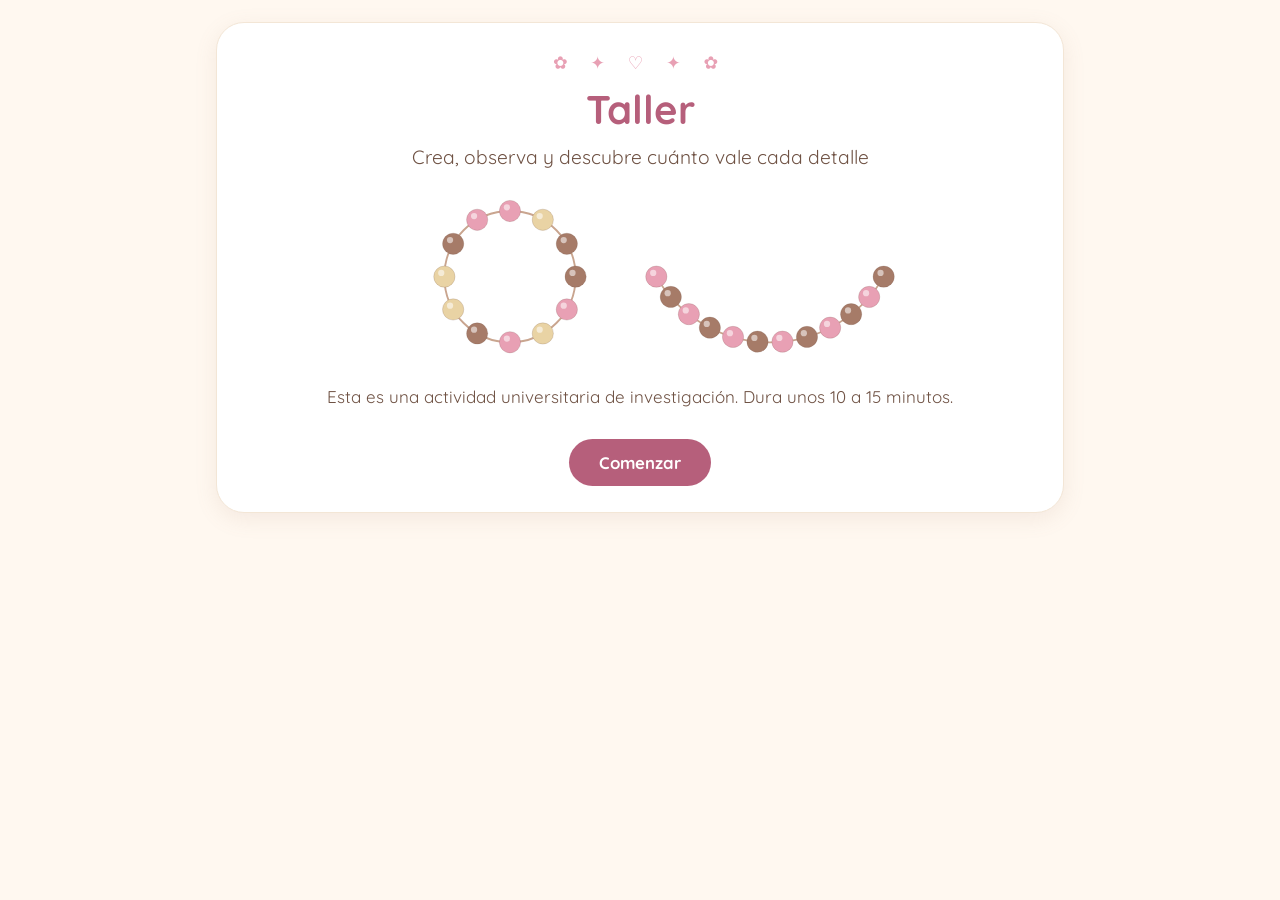
==== proyecto/index.html @ 9c85ba8e "Modulos Codigo" ====
<!doctype html>
<html lang="es">
<head>
  <meta charset="utf-8">
  <meta name="viewport" content="width=device-width, initial-scale=1, viewport-fit=cover">
  <meta name="description" content="Taller: actividad universitaria de investigación sobre valoración de accesorios.">
  <title>Taller</title>
  <link href="https://fonts.googleapis.com/css2?family=Quicksand:wght@400;600;700&display=swap" rel="stylesheet">
  <link rel="stylesheet" href="css/styles.css">
</head>
<body>
  <main id="app"></main>

  <!-- Los scripts se cargan en orden porque comparten el ámbito global clásico. -->
  <script src="js/config.js"></script>
  <script src="js/storage.js"></script>
  <script src="js/accessories.js"></script>
  <script src="js/csv.js"></script>
  <script src="js/app.js"></script>
</body>
</html>
---- proyecto/css/styles.css ----
/* Estilos visuales de Mi pequeño taller. Mantener aquí solo presentación. */
:root{color-scheme:light;--rose:#E8A0B4;--roseD:#B65F7B;--pink:#FBE4EA;--cream:#FFF8F0;--beige:#F3E6D6;--brown:#6F5244;--brownS:#A67B68;box-sizing:border-box;padding-top:env(safe-area-inset-top,0px);padding-bottom:env(safe-area-inset-bottom,0px)}
*{box-sizing:border-box}
html{scroll-padding-top:env(safe-area-inset-top,0px)}
body{margin:0;background:var(--cream);color:var(--brown);font-family:Quicksand,Nunito,ui-rounded,system-ui,sans-serif;font-size:17px;line-height:1.5}
#app{max-width:880px;margin:0 auto;padding:22px 16px 48px}
.card{background:#fff;border:1px solid var(--beige);border-radius:28px;padding:26px;margin-bottom:18px;box-shadow:0 6px 22px rgba(166,123,104,.12)}
.c{text-align:center}
h1{font-size:2.5rem;margin:.1em 0;color:var(--roseD)}h2{margin:.2em 0 .4em}
.sub{font-size:1.2rem;margin:0 0 14px}.mut{color:var(--brownS);margin:4px 0}
.deco{color:var(--rose);letter-spacing:.5em;font-size:1.1rem}
.btn{background:var(--roseD);color:#fff;border:0;border-radius:999px;padding:13px 30px;font-weight:700;font-size:1.05rem;font-family:inherit;cursor:pointer;transition:background .2s,transform .15s;margin-top:12px}
.btn:hover{background:#A24F6B;transform:translateY(-1px)}.btn:disabled{opacity:.45;cursor:not-allowed;transform:none}
.btn.s{background:var(--beige);color:var(--brown)}.btn.s:hover{background:#EBD8C2}
.btn:focus-visible,.tb:focus-visible,.lb:focus-visible,input:focus-visible{outline:3px solid var(--brownS);outline-offset:2px}
.acc{width:100%;max-width:380px;height:auto}.pair{display:flex;gap:10px;justify-content:center;flex-wrap:wrap}.pair .acc{max-width:250px}
.pl{cursor:grab;touch-action:none}.ghost{position:fixed;width:46px;height:46px;border-radius:50%;pointer-events:none;z-index:99;border:2px solid rgba(111,82,68,.4);transform:translate(-50%,-50%);box-shadow:0 4px 10px rgba(0,0,0,.2)}.pl:hover circle:first-child{stroke:#6F5244;stroke-width:2}
.tray{display:flex;flex-wrap:wrap;gap:10px;justify-content:center;padding:14px;background:var(--beige);border-radius:20px;margin-top:8px}
.tb{touch-action:none;user-select:none;cursor:grab;width:46px;height:46px;border-radius:50%;border:2px solid rgba(111,82,68,.3);cursor:pointer;transition:transform .15s}.tb:hover{transform:scale(1.1)}.tb.u{visibility:hidden}
.cols{display:grid;grid-template-columns:1fr 2fr;gap:18px;align-items:start}@media(max-width:640px){.cols{grid-template-columns:1fr}}
.g3{display:grid;grid-template-columns:repeat(auto-fit,minmax(210px,1fr));gap:14px}.g3>div{background:var(--cream);border-radius:20px;padding:14px;text-align:center}
.prog{height:10px;background:var(--beige);border-radius:9px;overflow:hidden}.prog div{height:100%;background:var(--rose);transition:width .4s}
.pf{display:flex;align-items:center;gap:8px;background:var(--cream);border:2px solid var(--beige);border-radius:18px;padding:8px 16px;max-width:320px;font-weight:700}
.pf input{border:0;background:transparent;font-weight:700;font-size:1.4rem;font-family:inherit;color:var(--brown);width:100%;outline-offset:6px}
.lik{display:grid;grid-template-columns:repeat(7,1fr);gap:8px}@media(max-width:640px){.lik{grid-template-columns:repeat(2,1fr)}}
.lb{background:var(--cream);border:2px solid var(--beige);border-radius:16px;padding:10px 4px;cursor:pointer;color:var(--brown);font-family:inherit;display:flex;flex-direction:column;gap:2px;align-items:center;transition:background .2s}
.lb b{font-size:1.3rem}.lb span{font-size:.8rem;line-height:1.2}.lb:hover{background:var(--pink)}.lb.on{background:var(--rose);border-color:var(--roseD)}
.err{color:#A23B55;font-weight:600;min-height:1.4em;margin:6px 0}.chk{display:flex;gap:10px;align-items:flex-start;margin:14px 0}.chk input{width:22px;height:22px;margin-top:3px;accent-color:var(--roseD)}
input.t{font:inherit;padding:12px 16px;border:2px solid var(--beige);border-radius:16px;background:var(--cream);color:var(--brown);width:100%;max-width:320px}
table{border-collapse:collapse;font-size:.8rem;width:100%}td,th{border-bottom:1px solid var(--beige);padding:4px 6px;text-align:left}.tw{overflow-x:auto}
textarea{width:100%;height:120px;font:12px monospace;border-radius:12px;border:1px solid var(--beige);padding:8px}
@media(prefers-reduced-motion:reduce){*{transition:none!important}}
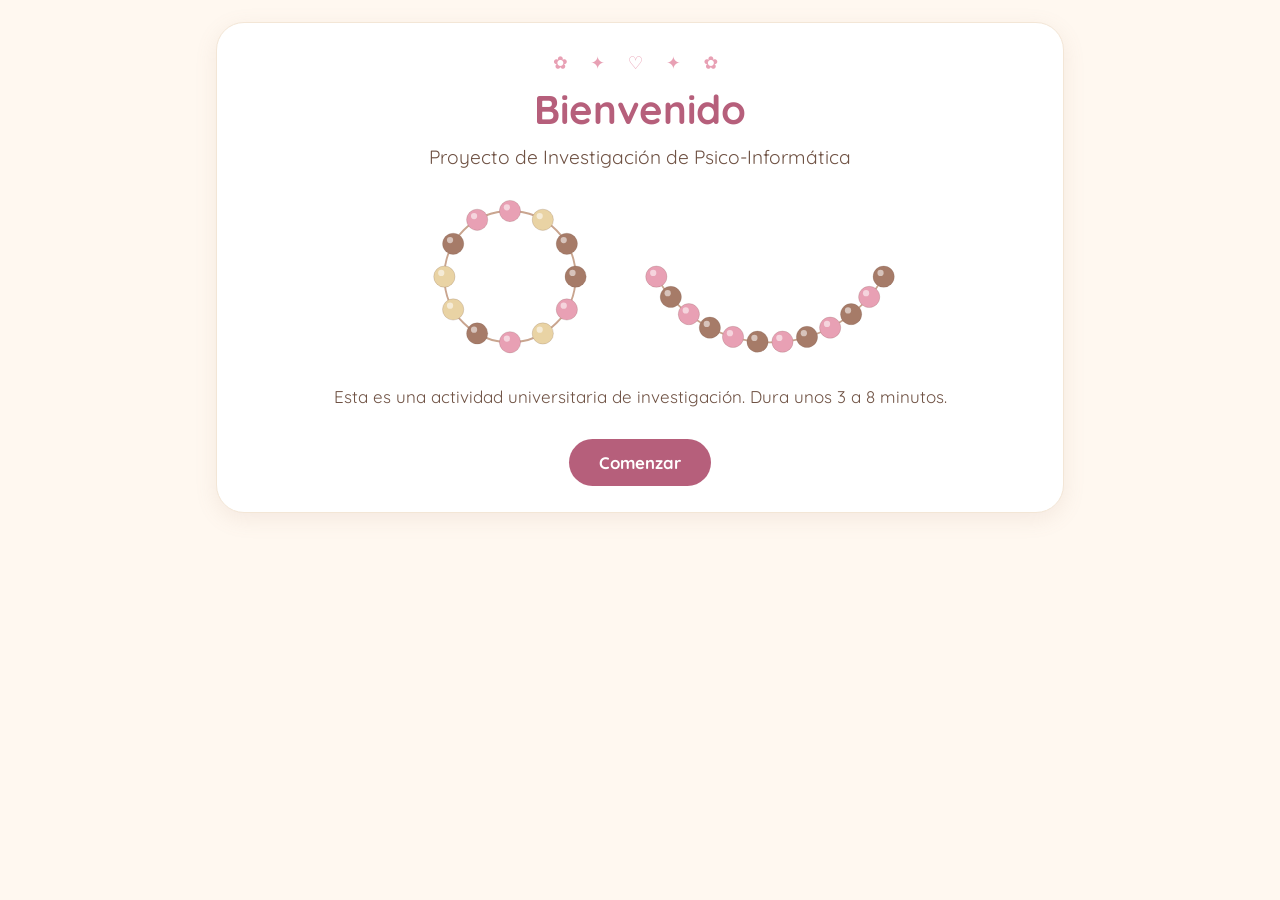
==== commit 64f1cf1b: "Números de participante, consentimiento informado completo y mejoras del panel de investigación" ====
--- a/proyecto/index.html
+++ b/proyecto/index.html
@@ -16,6 +16,7 @@
   <script src="js/storage.js"></script>
   <script src="js/accessories.js"></script>
   <script src="js/csv.js"></script>
+  <script src="js/consent.js"></script>
   <script src="js/app.js"></script>
 </body>
 </html>
--- a/proyecto/css/styles.css
+++ b/proyecto/css/styles.css
@@ -1,32 +1,425 @@
 /* Estilos visuales de Mi pequeño taller. Mantener aquí solo presentación. */
-:root{color-scheme:light;--rose:#E8A0B4;--roseD:#B65F7B;--pink:#FBE4EA;--cream:#FFF8F0;--beige:#F3E6D6;--brown:#6F5244;--brownS:#A67B68;box-sizing:border-box;padding-top:env(safe-area-inset-top,0px);padding-bottom:env(safe-area-inset-bottom,0px)}
-*{box-sizing:border-box}
-html{scroll-padding-top:env(safe-area-inset-top,0px)}
-body{margin:0;background:var(--cream);color:var(--brown);font-family:Quicksand,Nunito,ui-rounded,system-ui,sans-serif;font-size:17px;line-height:1.5}
-#app{max-width:880px;margin:0 auto;padding:22px 16px 48px}
-.card{background:#fff;border:1px solid var(--beige);border-radius:28px;padding:26px;margin-bottom:18px;box-shadow:0 6px 22px rgba(166,123,104,.12)}
-.c{text-align:center}
-h1{font-size:2.5rem;margin:.1em 0;color:var(--roseD)}h2{margin:.2em 0 .4em}
-.sub{font-size:1.2rem;margin:0 0 14px}.mut{color:var(--brownS);margin:4px 0}
-.deco{color:var(--rose);letter-spacing:.5em;font-size:1.1rem}
-.btn{background:var(--roseD);color:#fff;border:0;border-radius:999px;padding:13px 30px;font-weight:700;font-size:1.05rem;font-family:inherit;cursor:pointer;transition:background .2s,transform .15s;margin-top:12px}
-.btn:hover{background:#A24F6B;transform:translateY(-1px)}.btn:disabled{opacity:.45;cursor:not-allowed;transform:none}
-.btn.s{background:var(--beige);color:var(--brown)}.btn.s:hover{background:#EBD8C2}
-.btn:focus-visible,.tb:focus-visible,.lb:focus-visible,input:focus-visible{outline:3px solid var(--brownS);outline-offset:2px}
-.acc{width:100%;max-width:380px;height:auto}.pair{display:flex;gap:10px;justify-content:center;flex-wrap:wrap}.pair .acc{max-width:250px}
-.pl{cursor:grab;touch-action:none}.ghost{position:fixed;width:46px;height:46px;border-radius:50%;pointer-events:none;z-index:99;border:2px solid rgba(111,82,68,.4);transform:translate(-50%,-50%);box-shadow:0 4px 10px rgba(0,0,0,.2)}.pl:hover circle:first-child{stroke:#6F5244;stroke-width:2}
-.tray{display:flex;flex-wrap:wrap;gap:10px;justify-content:center;padding:14px;background:var(--beige);border-radius:20px;margin-top:8px}
-.tb{touch-action:none;user-select:none;cursor:grab;width:46px;height:46px;border-radius:50%;border:2px solid rgba(111,82,68,.3);cursor:pointer;transition:transform .15s}.tb:hover{transform:scale(1.1)}.tb.u{visibility:hidden}
-.cols{display:grid;grid-template-columns:1fr 2fr;gap:18px;align-items:start}@media(max-width:640px){.cols{grid-template-columns:1fr}}
-.g3{display:grid;grid-template-columns:repeat(auto-fit,minmax(210px,1fr));gap:14px}.g3>div{background:var(--cream);border-radius:20px;padding:14px;text-align:center}
-.prog{height:10px;background:var(--beige);border-radius:9px;overflow:hidden}.prog div{height:100%;background:var(--rose);transition:width .4s}
-.pf{display:flex;align-items:center;gap:8px;background:var(--cream);border:2px solid var(--beige);border-radius:18px;padding:8px 16px;max-width:320px;font-weight:700}
-.pf input{border:0;background:transparent;font-weight:700;font-size:1.4rem;font-family:inherit;color:var(--brown);width:100%;outline-offset:6px}
-.lik{display:grid;grid-template-columns:repeat(7,1fr);gap:8px}@media(max-width:640px){.lik{grid-template-columns:repeat(2,1fr)}}
-.lb{background:var(--cream);border:2px solid var(--beige);border-radius:16px;padding:10px 4px;cursor:pointer;color:var(--brown);font-family:inherit;display:flex;flex-direction:column;gap:2px;align-items:center;transition:background .2s}
-.lb b{font-size:1.3rem}.lb span{font-size:.8rem;line-height:1.2}.lb:hover{background:var(--pink)}.lb.on{background:var(--rose);border-color:var(--roseD)}
-.err{color:#A23B55;font-weight:600;min-height:1.4em;margin:6px 0}.chk{display:flex;gap:10px;align-items:flex-start;margin:14px 0}.chk input{width:22px;height:22px;margin-top:3px;accent-color:var(--roseD)}
-input.t{font:inherit;padding:12px 16px;border:2px solid var(--beige);border-radius:16px;background:var(--cream);color:var(--brown);width:100%;max-width:320px}
-table{border-collapse:collapse;font-size:.8rem;width:100%}td,th{border-bottom:1px solid var(--beige);padding:4px 6px;text-align:left}.tw{overflow-x:auto}
-textarea{width:100%;height:120px;font:12px monospace;border-radius:12px;border:1px solid var(--beige);padding:8px}
-@media(prefers-reduced-motion:reduce){*{transition:none!important}}
+:root {
+    color-scheme: light;
+    --rose: #E8A0B4;
+    --roseD: #B65F7B;
+    --pink: #FBE4EA;
+    --cream: #FFF8F0;
+    --beige: #F3E6D6;
+    --brown: #6F5244;
+    --brownS: #A67B68;
+    box-sizing: border-box;
+    padding-top: env(safe-area-inset-top, 0px);
+    padding-bottom: env(safe-area-inset-bottom, 0px)
+}
+
+* {
+    box-sizing: border-box
+}
+
+html {
+    scroll-padding-top: env(safe-area-inset-top, 0px)
+}
+
+body {
+    margin: 0;
+    background: var(--cream);
+    color: var(--brown);
+    font-family: Quicksand, Nunito, ui-rounded, system-ui, sans-serif;
+    font-size: 17px;
+    line-height: 1.5
+}
+
+#app {
+    max-width: 880px;
+    margin: 0 auto;
+    padding: 22px 16px 48px
+}
+
+.card {
+    background: #fff;
+    border: 1px solid var(--beige);
+    border-radius: 28px;
+    padding: 26px;
+    margin-bottom: 18px;
+    box-shadow: 0 6px 22px rgba(166, 123, 104, .12)
+}
+
+.c {
+    text-align: center
+}
+
+h1 {
+    font-size: 2.5rem;
+    margin: .1em 0;
+    color: var(--roseD)
+}
+
+h2 {
+    margin: .2em 0 .4em
+}
+
+.sub {
+    font-size: 1.2rem;
+    margin: 0 0 14px
+}
+
+.mut {
+    color: var(--brownS);
+    margin: 4px 0
+}
+
+.deco {
+    color: var(--rose);
+    letter-spacing: .5em;
+    font-size: 1.1rem
+}
+
+.btn {
+    background: var(--roseD);
+    color: #fff;
+    border: 0;
+    border-radius: 999px;
+    padding: 13px 30px;
+    font-weight: 700;
+    font-size: 1.05rem;
+    font-family: inherit;
+    cursor: pointer;
+    transition: background .2s, transform .15s;
+    margin-top: 12px
+}
+
+.btn:hover {
+    background: #A24F6B;
+    transform: translateY(-1px)
+}
+
+.btn:disabled {
+    opacity: .45;
+    cursor: not-allowed;
+    transform: none
+}
+
+.btn.s {
+    background: var(--beige);
+    color: var(--brown)
+}
+
+.btn.s:hover {
+    background: #EBD8C2
+}
+
+.btn:focus-visible,
+.tb:focus-visible,
+input:focus-visible {
+    outline: 3px solid var(--brownS);
+    outline-offset: 2px
+}
+
+.acc {
+    width: 100%;
+    max-width: 380px;
+    height: auto
+}
+
+.pair {
+    display: flex;
+    gap: 10px;
+    justify-content: center;
+    flex-wrap: wrap
+}
+
+.pair .acc {
+    max-width: 250px
+}
+
+.pl {
+    cursor: grab;
+    touch-action: none
+}
+
+.ghost {
+    position: fixed;
+    width: 46px;
+    height: 46px;
+    border-radius: 50%;
+    pointer-events: none;
+    z-index: 99;
+    border: 2px solid rgba(111, 82, 68, .4);
+    transform: translate(-50%, -50%);
+    box-shadow: 0 4px 10px rgba(0, 0, 0, .2)
+}
+
+.pl:hover circle:first-child {
+    stroke: #6F5244;
+    stroke-width: 2
+}
+
+.tray {
+    display: flex;
+    flex-wrap: wrap;
+    gap: 10px;
+    justify-content: center;
+    padding: 14px;
+    background: var(--beige);
+    border-radius: 20px;
+    margin-top: 8px
+}
+
+.tb {
+    touch-action: none;
+    user-select: none;
+    cursor: grab;
+    width: 46px;
+    height: 46px;
+    border-radius: 50%;
+    border: 2px solid rgba(111, 82, 68, .3);
+    cursor: pointer;
+    transition: transform .15s
+}
+
+.tb:hover {
+    transform: scale(1.1)
+}
+
+.tb.u {
+    visibility: hidden
+}
+
+.cols {
+    display: grid;
+    grid-template-columns: 1fr 2fr;
+    gap: 18px;
+    align-items: start
+}
+
+@media(max-width:640px) {
+    .cols {
+        grid-template-columns: 1fr
+    }
+}
+
+.g3 {
+    display: grid;
+    grid-template-columns: repeat(auto-fit, minmax(210px, 1fr));
+    gap: 14px
+}
+
+.g3>div {
+    background: var(--cream);
+    border-radius: 20px;
+    padding: 14px;
+    text-align: center
+}
+
+.prog {
+    height: 10px;
+    background: var(--beige);
+    border-radius: 9px;
+    overflow: hidden
+}
+
+.prog div {
+    height: 100%;
+    background: var(--rose);
+    transition: width .4s
+}
+
+.pf {
+    display: flex;
+    align-items: center;
+    gap: 8px;
+    background: var(--cream);
+    border: 2px solid var(--beige);
+    border-radius: 18px;
+    padding: 8px 16px;
+    max-width: 320px;
+    font-weight: 700
+}
+
+.pf input {
+    border: 0;
+    background: transparent;
+    font-weight: 700;
+    font-size: 1.4rem;
+    font-family: inherit;
+    color: var(--brown);
+    width: 100%;
+    outline-offset: 6px
+}
+
+/* Consentimiento informado (documento largo) */
+.consent {
+    line-height: 1.6
+}
+
+.consent p,
+.consent li {
+    text-align: justify;
+    hyphens: auto
+}
+
+.consent h3 {
+    font-size: 1.05rem;
+    margin: 1.4em 0 .3em;
+    color: var(--roseD)
+}
+
+.consent a {
+    color: var(--roseD);
+    overflow-wrap: anywhere
+}
+
+.doc-head {
+    background: var(--cream);
+    border-radius: 20px;
+    padding: 16px 20px;
+    margin-bottom: 18px
+}
+
+.doc-head dl {
+    margin: 10px 0 0
+}
+
+.doc-head dt {
+    font-weight: 700;
+    margin-top: 8px
+}
+
+.doc-head dd {
+    margin: 2px 0 4px;
+    font-size: .95rem
+}
+
+.decl-list {
+    padding-left: 1.2em
+}
+
+.decl-list li {
+    margin-bottom: 6px
+}
+
+.chk.decl {
+    background: var(--pink);
+    border: 2px solid var(--rose);
+    border-radius: 18px;
+    padding: 14px 16px;
+    font-weight: 600;
+    cursor: pointer
+}
+
+/* Franja de modo demo (solo investigadoras) */
+.demo-bar {
+    display: flex;
+    align-items: center;
+    justify-content: space-between;
+    flex-wrap: wrap;
+    gap: 8px;
+    background: var(--beige);
+    border-radius: 18px;
+    padding: 8px 8px 8px 18px;
+    margin-bottom: 12px;
+    font-size: .95rem
+}
+
+.demo-bar .btn {
+    margin: 0;
+    padding: 8px 18px;
+    font-size: .95rem;
+    background: #fff
+}
+
+/* Panel investigador */
+.btn.s.danger {
+    color: #A23B55;
+    box-shadow: inset 0 0 0 2px #A23B55
+}
+
+.btn.s.danger:hover {
+    background: #F7DCE3
+}
+
+.ok {
+    color: #4F7A4A;
+    font-weight: 600;
+    margin: 8px 0
+}
+
+.big {
+    font-size: 2.4rem;
+    font-weight: 700;
+    color: var(--roseD);
+    margin: 4px 0 0
+}
+
+.warn {
+    color: #A23B55
+}
+
+.g3.g2 {
+    grid-template-columns: repeat(auto-fit, minmax(240px, 1fr))
+}
+
+.err {
+    color: #A23B55;
+    font-weight: 600;
+    min-height: 1.4em;
+    margin: 6px 0
+}
+
+.chk {
+    display: flex;
+    gap: 10px;
+    align-items: flex-start;
+    margin: 14px 0
+}
+
+.chk input {
+    width: 22px;
+    height: 22px;
+    margin-top: 3px;
+    accent-color: var(--roseD)
+}
+
+input.t {
+    font: inherit;
+    padding: 12px 16px;
+    border: 2px solid var(--beige);
+    border-radius: 16px;
+    background: var(--cream);
+    color: var(--brown);
+    width: 100%;
+    max-width: 320px
+}
+
+table {
+    border-collapse: collapse;
+    font-size: .8rem;
+    width: 100%
+}
+
+td,
+th {
+    border-bottom: 1px solid var(--beige);
+    padding: 4px 6px;
+    text-align: left
+}
+
+.tw {
+    overflow-x: auto
+}
+
+textarea {
+    width: 100%;
+    height: 120px;
+    font: 12px monospace;
+    border-radius: 12px;
+    border: 1px solid var(--beige);
+    padding: 8px
+}
+
+@media(prefers-reduced-motion:reduce) {
+    * {
+        transition: none !important
+    }
+}
